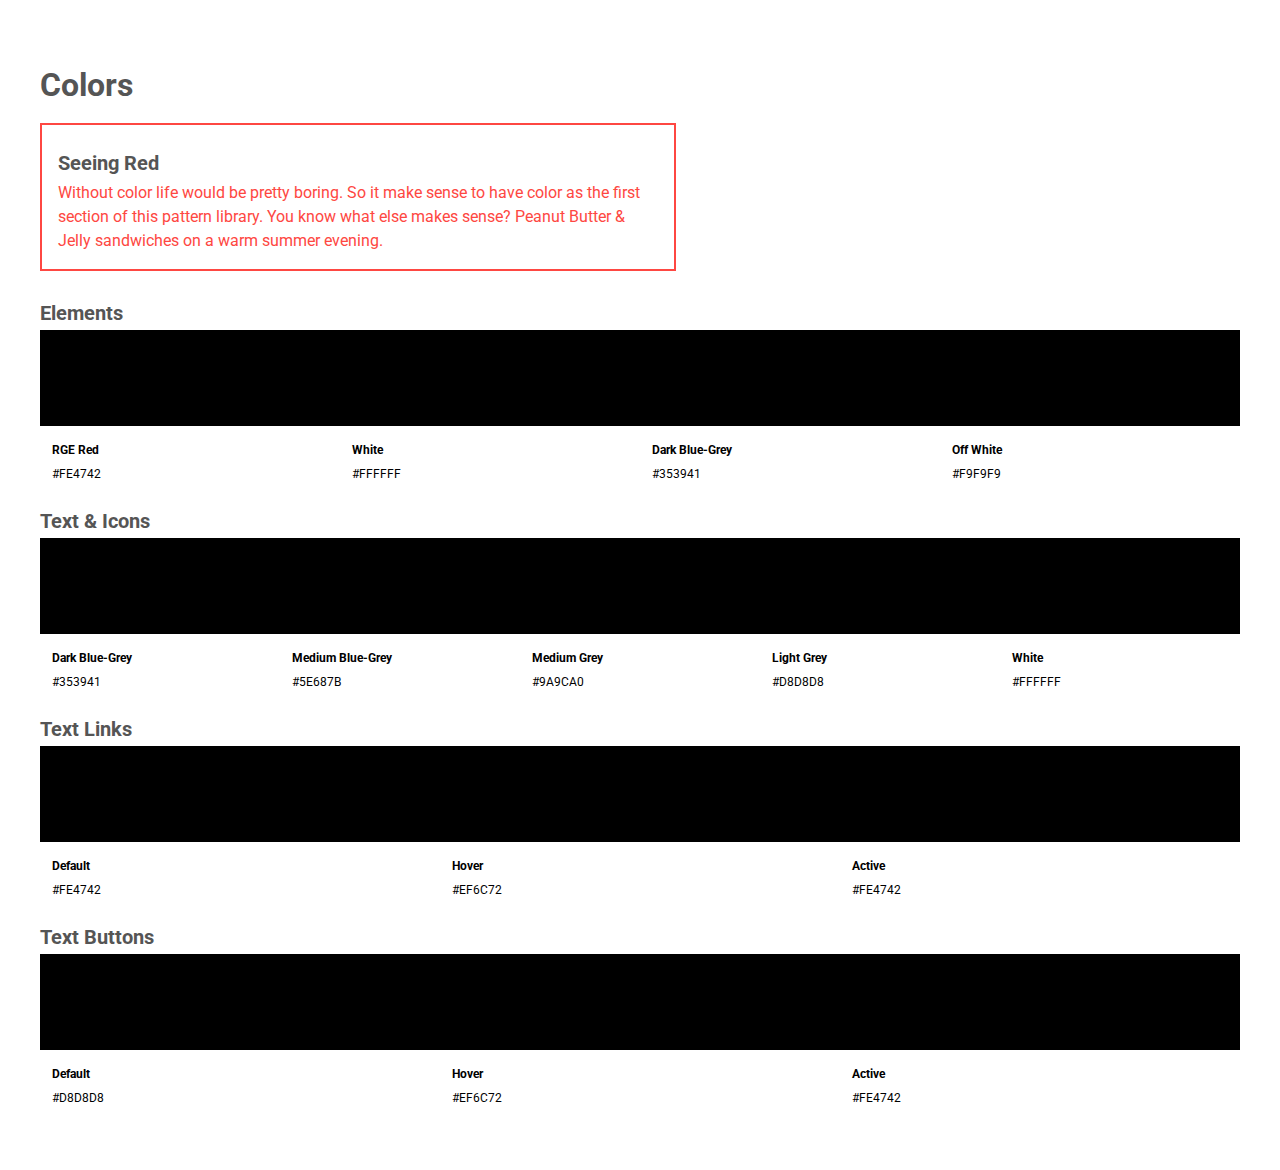
==== colors.html @ 4ed377b6 "adding favicon" ====
<!doctype html>
<html lang="">
<head>

	<meta charset="utf-8">
	<meta http-equiv="x-ua-compatible" content="ie=edge">
	<meta name="viewport" content="width=device-width, initial-scale=1">

	<title></title>

	<link rel="stylesheet" href=".//assets/fabricator/styles/f.css">

	<!-- toolkit styles -->
	<link rel="stylesheet" href=".//assets/toolkit/styles/toolkit.css">
	<!-- /toolkit styles -->

	<!-- custom fonts -->
	<link href="https://fonts.googleapis.com/css?family=Roboto:400,700" rel="stylesheet">
	<!-- /custom fonts -->

	<!-- favicons -->
	<link rel="icon" type="image/png" href=".//assets/toolkit/styles/favicon.ico">
	<link rel="shortcut icon" href="http://reallygoodemails.com/wp-content/uploads/2014/10/favicon-32x322.png?v=2">
	<link rel="apple-touch-icon" href="http://reallygoodemails.com/wp-content/uploads/2014/10/apple-touch-icon-144x1441.png?v=2">
	<link rel="apple-touch-icon" href="http://reallygoodemails.com/wp-content/uploads/2014/10/apple-touch-icon-114x1141.png?v=2">
	<link rel="apple-touch-icon" href="http://reallygoodemails.com/wp-content/uploads/2014/10/apple-touch-icon-72x72.png?v=2">
	<!-- /favicons -->

</head>
<body>

		<!-- fabricator icons -->
		<svg style="display: none;">
			<symbol id="f-icon-code" viewBox="0 0 512 512">
				<path d="M377.3 121.3l-40.5 40.4 94.4 94.3-94.4 94.3 40.5 40.4L512 256zM134.7 121.3L0 256l134.7 134.7 40.5-40.4L80.8 256l94.4-94.3zM281.8 103.8zM230.183 408.16l-29.233-7.97 80.85-296.484 29.234 7.972z"/>
			</symbol>
			<symbol id="f-icon-notes" viewBox="0 0 512 512">
				<path d="M443.8 0H68.2C30.6 0 0 30.5 0 68v264.2c0 16.6 8.9 29.5 25.9 37.5 15.3 7.2 33.1 8.4 40.1 8.5V512l201.6-134h176.1c37.6 0 68.2-30.3 68.2-67.8V68c.1-37.5-30.5-68-68.1-68zM114 438V330H68.2c-11.1 0-19.2-8.8-19.2-19.8V68c0-11 8.2-20 19.2-20h375.5c11.1 0 19.2 9 19.2 20v242.2c0 11-8.2 19.8-19.2 19.8H244.2L114 438z"/>
			</symbol>
			<symbol id="f-icon-labels" viewBox="0 0 512 512">
				<path d="M304 280c0 13.2-10.8 24-24 24h-48c-13.2 0-24-10.8-24-24v-48c0-13.2 10.8-24 24-24h48c13.2 0 24 10.8 24 24v48zM464 280c0 13.2-10.8 24-24 24h-48c-13.2 0-24-10.8-24-24v-48c0-13.2 10.8-24 24-24h48c13.2 0 24 10.8 24 24v48zM144 280c0 13.2-10.8 24-24 24H72c-13.2 0-24-10.8-24-24v-48c0-13.2 10.8-24 24-24h48c13.2 0 24 10.8 24 24v48z"/>
			</symbol>
			<symbol id="f-icon-rge" viewBox="0 0 512 512">
				<defs><style>.a{fill:#f04d4e;}.b{fill:#ef6c72;}</style></defs><title>RGE-EmailIcon-01</title><path class="a" d="M256,109.45317a123.84214,123.84214,0,0,1,114.43216,171.065l116.29959-68.326-10.601-9.89716L280.45468,19.61039a37.13673,37.13673,0,0,0-48.90936,0L35.86911,202.29494l-10.601,9.89716,116.29967,68.326A123.84211,123.84211,0,0,1,256,109.45317Z"></path><path class="b" d="M11.90771,229.22456A43.49518,43.49518,0,0,0,8,246.7128V468.44138A37.13214,37.13214,0,0,0,14.68783,489.394L234.824,360.126l-13.662-8.05746-52.04036-30.52725Z"></path><path class="a" d="M206.48439,252a49.51562,49.51562,0,1,0,99.03123,0H206.48439Z"></path><circle class="a" cx="209.57912" cy="223.95802" r="9.28418"></circle><circle class="a" cx="302.4209" cy="223.95802" r="9.28418"></circle><path class="a" d="M500.09229,229.22455L342.852,321.5412l-52.014,30.52728-13.74109,8.0575-20.56836,12.07635L486.27557,500.033a37.94771,37.94771,0,0,0,11.03656-10.53345A37.47059,37.47059,0,0,0,504,468.44135V246.71277A43.49643,43.49643,0,0,0,500.09229,229.22455Z"></path><path class="b" d="M256.01324,372.50488L33.13788,503.65112A37.149,37.149,0,0,0,45.55865,506H466.44135a37.18641,37.18641,0,0,0,12.42725-2.34888,37.93733,37.93733,0,0,0,7.407-3.61816l-229.747-127.83063Z"></path>
			</symbol>
			<symbol id="f-icon-MenuWhite" viewBox="0 0 512 512">
				<defs><style>.c{fill:#FFFFFF;}</style></defs><title>hamburger</title><path class="c" d="M486,345.97085a51.08633,51.08633,0,0,0-32.91821-47.6101A49.028,49.028,0,0,0,454.41257,259.83h11.1479a16.76157,16.76157,0,0,0,16.62665-18.92994C467.56143,128.37078,370.85415,43.52661,257.24042,43.52661c-113.57961,0-210.29849,84.84416-224.946,197.37348A16.76157,16.76157,0,0,0,48.92173,259.83H60.07987a49.10534,49.10534,0,0,0,1.34171,38.53072A50.70273,50.70273,0,0,0,46.83,384.84826v63.98811H80.374V397.09219H324.86556a46.84078,46.84078,0,0,0,46.32436,0h62.92849v51.74419h33.544V384.87079A50.7925,50.7925,0,0,0,486,345.97085ZM168.27081,99.01975a14.24326,14.24326,0,0,0,10.488,4.65161A14.41367,14.41367,0,0,0,193.17155,89.247c0-.391-0.20132-0.72613-0.23476-1.11786a192.48446,192.48446,0,0,1,28.412-7.60323,14.122,14.122,0,0,0-3.23142,8.72109,14.41823,14.41823,0,1,0,28.83645,0,14.12431,14.12431,0,0,0-6.13868-11.47207c5.43439-.45793,10.90222-0.70429,16.42533-0.70429,90.32291,0,168.11186,62.92849,188.26066,149.21536H266.633a14.17226,14.17226,0,0,0,7.20058-12.21048,14.407,14.407,0,1,0-28.81393,0,14.1837,14.1837,0,0,0,7.2115,12.21048H212.85082a14.18291,14.18291,0,0,0,7.21218-12.21048,14.40731,14.40731,0,1,0-28.81461,0,14.18643,14.18643,0,0,0,7.18966,12.21048H159.06859a14.17368,14.17368,0,0,0,7.20058-12.21048,14.407,14.407,0,1,0-28.81393,0,14.19643,14.19643,0,0,0,7.20058,12.21048H105.28636a14.20709,14.20709,0,0,0,7.21218-12.21048,14.41277,14.41277,0,0,0-28.82553,0A14.19643,14.19643,0,0,0,90.8736,226.286H68.99136C82.029,170.49121,119.2296,124.59134,168.27081,99.01975Zm-88.657,264.52841a17.57152,17.57152,0,0,1,0-35.143h27.24906c0.27981,0.01092.57053,0.0894,0.86126,0.0894H241.13926a46.74523,46.74523,0,0,0,27.97588,35.05362H79.61377Zm282.95538-51.82563V355.33a14.34589,14.34589,0,0,1-28.69177,0V320.62311a16.772,16.772,0,0,0-33.544,0l-0.04436,1.03938a13.15925,13.15925,0,0,1-26.27656-1.03938v-8.90058a16.77765,16.77765,0,0,0-16.772-16.772H108.58467c-0.2682-.01092-0.548-0.02252-0.80461-0.02252a17.54912,17.54912,0,0,1,.10032-35.098H406.14253c0.1904,0.01092.36921,0.01092,0.53709,0.01092a17.55484,17.55484,0,0,1-.06688,35.10958H379.34116A16.77809,16.77809,0,0,0,362.56915,311.72253Zm72.32043,51.82563H395.28536a47.4079,47.4079,0,0,0,.82782-8.21812V328.49455h10.67769c0.14536,0,.29073-0.01092.45861-0.01092,0.23476,0,.44769-0.06756.68246-0.07848h26.95765A17.57151,17.57151,0,0,1,434.88958,363.54816Z"/><path class="c" d="M451.0134,467.46831H63.479a16.77247,16.77247,0,0,1,0-33.544H451.0134A16.77247,16.77247,0,0,1,451.0134,467.46831Z"/><circle class="c" cx="124.26663" cy="175.71535" r="14.79852"/><circle class="c" cx="180.38558" cy="175.71535" r="14.79852"/><circle class="c" cx="235.25058" cy="175.71535" r="14.79852"/><circle class="c" cx="258.54504" cy="132.04818" r="14.79852"/><circle class="c" cx="203.68005" cy="132.04818" r="14.79852"/><circle class="c" cx="154.18585" cy="132.04818" r="14.79852"/>
			</symbol>
			<symbol id="f-icon-menu" viewBox="0 0 512 512">
				<defs><style></style></defs><title>hamburger</title><path class="a" d="M486,345.97085a51.08633,51.08633,0,0,0-32.91821-47.6101A49.028,49.028,0,0,0,454.41257,259.83h11.1479a16.76157,16.76157,0,0,0,16.62665-18.92994C467.56143,128.37078,370.85415,43.52661,257.24042,43.52661c-113.57961,0-210.29849,84.84416-224.946,197.37348A16.76157,16.76157,0,0,0,48.92173,259.83H60.07987a49.10534,49.10534,0,0,0,1.34171,38.53072A50.70273,50.70273,0,0,0,46.83,384.84826v63.98811H80.374V397.09219H324.86556a46.84078,46.84078,0,0,0,46.32436,0h62.92849v51.74419h33.544V384.87079A50.7925,50.7925,0,0,0,486,345.97085ZM168.27081,99.01975a14.24326,14.24326,0,0,0,10.488,4.65161A14.41367,14.41367,0,0,0,193.17155,89.247c0-.391-0.20132-0.72613-0.23476-1.11786a192.48446,192.48446,0,0,1,28.412-7.60323,14.122,14.122,0,0,0-3.23142,8.72109,14.41823,14.41823,0,1,0,28.83645,0,14.12431,14.12431,0,0,0-6.13868-11.47207c5.43439-.45793,10.90222-0.70429,16.42533-0.70429,90.32291,0,168.11186,62.92849,188.26066,149.21536H266.633a14.17226,14.17226,0,0,0,7.20058-12.21048,14.407,14.407,0,1,0-28.81393,0,14.1837,14.1837,0,0,0,7.2115,12.21048H212.85082a14.18291,14.18291,0,0,0,7.21218-12.21048,14.40731,14.40731,0,1,0-28.81461,0,14.18643,14.18643,0,0,0,7.18966,12.21048H159.06859a14.17368,14.17368,0,0,0,7.20058-12.21048,14.407,14.407,0,1,0-28.81393,0,14.19643,14.19643,0,0,0,7.20058,12.21048H105.28636a14.20709,14.20709,0,0,0,7.21218-12.21048,14.41277,14.41277,0,0,0-28.82553,0A14.19643,14.19643,0,0,0,90.8736,226.286H68.99136C82.029,170.49121,119.2296,124.59134,168.27081,99.01975Zm-88.657,264.52841a17.57152,17.57152,0,0,1,0-35.143h27.24906c0.27981,0.01092.57053,0.0894,0.86126,0.0894H241.13926a46.74523,46.74523,0,0,0,27.97588,35.05362H79.61377Zm282.95538-51.82563V355.33a14.34589,14.34589,0,0,1-28.69177,0V320.62311a16.772,16.772,0,0,0-33.544,0l-0.04436,1.03938a13.15925,13.15925,0,0,1-26.27656-1.03938v-8.90058a16.77765,16.77765,0,0,0-16.772-16.772H108.58467c-0.2682-.01092-0.548-0.02252-0.80461-0.02252a17.54912,17.54912,0,0,1,.10032-35.098H406.14253c0.1904,0.01092.36921,0.01092,0.53709,0.01092a17.55484,17.55484,0,0,1-.06688,35.10958H379.34116A16.77809,16.77809,0,0,0,362.56915,311.72253Zm72.32043,51.82563H395.28536a47.4079,47.4079,0,0,0,.82782-8.21812V328.49455h10.67769c0.14536,0,.29073-0.01092.45861-0.01092,0.23476,0,.44769-0.06756.68246-0.07848h26.95765A17.57151,17.57151,0,0,1,434.88958,363.54816Z"/><path class="a" d="M451.0134,467.46831H63.479a16.77247,16.77247,0,0,1,0-33.544H451.0134A16.77247,16.77247,0,0,1,451.0134,467.46831Z"/><circle class="a" cx="124.26663" cy="175.71535" r="14.79852"/><circle class="a" cx="180.38558" cy="175.71535" r="14.79852"/><circle class="a" cx="235.25058" cy="175.71535" r="14.79852"/><circle class="a" cx="258.54504" cy="132.04818" r="14.79852"/><circle class="a" cx="203.68005" cy="132.04818" r="14.79852"/><circle class="a" cx="154.18585" cy="132.04818" r="14.79852"/>
			</symbol>
			<symbol id="f-icon-settings" viewBox="0 0 512 512">
				<path d="M256 377.3c-67.5 0-121.6-53.9-121.6-121.3s54-121.3 121.6-121.3S377.6 188.6 377.6 256 323.5 377.3 256 377.3zm0-215.6c-52.7 0-94.6 41.8-94.6 94.3s41.9 94.3 94.6 94.3 94.6-41.8 94.6-94.3-41.9-94.3-94.6-94.3zM293.2 512h-72.9L200 450c-13.5-4-27-9.4-39.2-16.2l-59.4 29.6L50 412.3 79.7 353c-6.8-12.1-12.2-25.6-16.2-39.1L0 292.4v-72.8l62.1-20.2c4.1-13.5 9.5-26.9 16.2-39.1L48.6 101 100 49.9l59.4 29.6c12.2-6.7 25.7-12.1 39.2-16.2L220.2 0h72.9l20.3 62c13.5 4 27 9.4 39.2 16.2L412 48.5l51.3 51.2-29.7 59.3c6.8 12.1 12.2 25.6 16.2 39.1l62.1 20.2V291l-62.1 20.2c-4.1 13.5-9.5 26.9-16.2 39.1l29.7 59.3-51.3 51.2-59.4-29.6c-12.2 6.7-25.7 12.1-39.2 16.2L293.2 512zm-54.1-26.9h35.1l18.9-57.9 6.8-1.3c16.2-4 31.1-10.8 45.9-18.9l6.8-4 54 26.9 24.3-24.3-27-53.9 4.1-6.7c8.1-13.5 14.9-29.6 18.9-45.8l1.4-6.7 58.1-18.9v-35l-58.1-18.9-1.4-6.7c-4.1-16.2-10.8-31-18.9-45.8l-4.1-6.7 27-53.9-24.3-24.3-54 26.9-6.8-4c-14.8-8.2-29.7-14.9-45.9-19l-6.8-1.3L274.2 27h-35.1l-18.9 57.9-6.8 1.3c-16.2 4-31.1 10.8-45.9 18.9l-6.8 4-54-26.9-24.3 24.3 27 53.9-4.1 6.7c-8.1 13.5-14.9 29.6-18.9 45.8l-1.4 6.7-58 18.9v35l58.1 18.9 1.4 6.7c4.1 16.2 10.8 31 18.9 45.8l4.1 6.7-27 53.9 24.3 24.3 54-26.9 6.8 4c14.9 8.1 29.7 14.8 45.9 18.9l6.8 1.3 18.8 58z"/>
			</symbol>
		</svg>
		<!-- /fabricator icons -->
		<!-- fabricator menu -->
		<div class="f-menu">
				<a href="http://reallygoodemails.github.io/RGE-patternlibrary/index.html" class="menu-Link">
					<div class="f-control-bar-alt">
						<div class="f-control f-menu-notoggle">
							<svg>
								<use xlink:href="#f-icon-rge" />
							</svg> 
						</div>
						<div class="f-control f-menu-notoggle">
							<h2 >RGE Patterns</h2>
						</div>
					</div>
				</a>
		
			<div class="f-controls">
				<div class="f-control f-global-control" data-f-toggle-control="labels" title="Toggle Labels">
					<svg>
						<use xlink:href="#f-icon-labels" />
					</svg>
				</div>
				<div class="f-control f-global-control" data-f-toggle-control="notes" title="Toggle Notes">
					<svg>
						<use xlink:href="#f-icon-notes" />
					</svg>
				</div>
				<div class="f-control f-global-control" data-f-toggle-control="code" title="Toggle Code">
					<svg>
						<use xlink:href="#f-icon-code" />
					</svg>
				</div>
			</div>
		
			<ul>
		
				<li>
					<a href="index.html" class="f-menu__heading">About</a>
					<ul>
						<li>
							<a href="index.html#about-Tips">Tips</a>
						</li>
					</ul>
				</li>

				<li>
					<a href="colors.html" class="f-menu__heading">Colors</a>
					<ul>
						<li>
							<a href="colors.html#color-Elements">Elements</a>
						</li>
						<li>
							<a href="colors.html#color-Icons">Text &amp; Icons</a>
						</li>
						<li>
							<a href="colors.html#color-TextLinks">Text Links</a>
						</li>
						<li>
							<a href="colors.html#color-TextButtons">Text Buttons</a>
						</li>
					</ul>
				</li>
				
				<li>
					<a href="typography.html" class="f-menu__heading">Typography</a>
					<ul>
						<li>
							<a href="pages/home.html" target="_blank">Home</a>
						</li>
					</ul>
				</li>
		
				<li>
					<a href="components.html" class="f-menu__heading">Components</a>
					<ul>
						<li>
							<a href="components.html#button">Button</a>
						</li>
						<li>
							<a href="components.html#checkbox">Checkbox</a>
						</li>
						<li>
							<a href="components.html#lists">Lists</a>
						</li>
						<li>
							<a href="components.html#paragraph">Paragraph</a>
						</li>
						<li>
							<a href="components.html#radio">Radio</a>
						</li>
						<li>
							<a href="components.html#select">Select</a>
						</li>
						<li>
							<a href="components.html#table">Table</a>
						</li>
						<li>
							<a href="components.html#text-input">Text Input</a>
						</li>
						<li>
							<a href="components.html#textarea">Textarea</a>
						</li>
					</ul>
				</li>
				<li>
					<a href="structures.html" class="f-menu__heading">Structures</a>
					<ul>
						<li>
							<a href="structures.html#form">Form</a>
						</li>
					</ul>
				</li>
		
				<li>
					<a href="docs.html" class="f-menu__heading">Docs</a>
					<ul>
						<li>
							<a href="docs.html#javascript">Javascript</a>
						</li>
					</ul>
				</li>
		
			</ul>
		
		
		</div>
		<!-- /fabricator menu -->
		<div class="f-container">

			<div class="banner-Image">
				<div class="f-control f-menu-toggle icon-Menu">
					<svg>
						<use xlink:href="#f-icon-MenuWhite" />
					</svg> 
				</div>
				<h1>Colors</h1>
			</div>



<!-- 			<div class="f-control-bar">
				<div class="f-control f-menu-toggle icon-Menu">
					<svg>
						<use xlink:href="#f-icon-menu" />
					</svg> 
				</div>
			</div> -->


<div class="row-RedOutline">
<h3>Seeing Red</h3>
<p class="text-RGERed">Without color life would be pretty boring. So it make sense to have color as the first section of this pattern library. You know what else makes sense? Peanut Butter &amp; Jelly sandwiches on a warm summer evening.</p>
</div>

<h3 id="color-Elements">Elements</h3>
	<div class="f-color-chips">
		<div class="f-color-chip">
			<div class="f-color-chip__name">RGE Red</div>
			<div class="f-color-chip__color">#FE4742</div>
		</div>
		<div class="f-color-chip">
			<div class="f-color-chip__name">White</div>
			<div class="f-color-chip__color">#FFFFFF</div>
		</div>
		<div class="f-color-chip">
			<div class="f-color-chip__name">Dark Blue-Grey</div>
			<div class="f-color-chip__color">#353941</div>
		</div>
		<div class="f-color-chip">
			<div class="f-color-chip__name">Off White</div>
			<div class="f-color-chip__color">#F9F9F9</div>
		</div>
	</div>
<h3 id="color-Icons"> Text &amp; Icons</h3>
	<div class="f-color-chips">
		<div class="f-color-chip">
			<div class="f-color-chip__name">Dark Blue-Grey</div>
			<div class="f-color-chip__color">#353941</div>
		</div>
		<div class="f-color-chip">
			<div class="f-color-chip__name">Medium Blue-Grey</div>
			<div class="f-color-chip__color">#5E687B</div>
		</div>
		<div class="f-color-chip">
			<div class="f-color-chip__name">Medium Grey</div>
			<div class="f-color-chip__color">#9A9CA0</div>
		</div>
		<div class="f-color-chip">
			<div class="f-color-chip__name">Light Grey</div>
			<div class="f-color-chip__color">#D8D8D8</div>
		</div>
		<div class="f-color-chip">
			<div class="f-color-chip__name">White</div>
			<div class="f-color-chip__color">#FFFFFF</div>
		</div>
	</div>
<h3 id="color-TextLinks">Text Links</h3>
		<div class="f-color-chips">
			<div class="f-color-chip">
				<div class="f-color-chip__name">Default</div>
				<div class="f-color-chip__color">#FE4742</div>
			</div>
			<div class="f-color-chip">
				<div class="f-color-chip__name">Hover</div>
				<div class="f-color-chip__color">#EF6C72</div>
			</div>
			<div class="f-color-chip">
				<div class="f-color-chip__name">Active</div>
				<div class="f-color-chip__color">#FE4742</div>
			</div>
		</div>

<h3 id="color-TextButtons">Text Buttons</h3>
		<div class="f-color-chips">
			<div class="f-color-chip">
			<div class="f-color-chip__name">Default</div>
			<div class="f-color-chip__color">#D8D8D8</div>
			</div>
			<div class="f-color-chip">
				<div class="f-color-chip__name">Hover</div>
				<div class="f-color-chip__color">#EF6C72</div>
			</div>
			<div class="f-color-chip">
				<div class="f-color-chip__name">Active</div>
				<div class="f-color-chip__color">#FE4742</div>
			</div>
		</div>




		</div>
	<script src=".//assets/fabricator/scripts/f.js"></script>

	<!-- toolkit scripts -->
	<script src=".//assets/toolkit/scripts/toolkit.js"></script>
	<!-- /toolkit scripts -->

</body>
</html>
---- assets/fabricator/styles/f.css ----
/**
 * Fabricator styles
 * @author Luke Askew
 * Class selectors are namespaced with "f-"
 */
/**
 * Github-like theme for Prism.js
 * @author Luke Askew http://github.com/lukeaskew
 */
code,
code[class*='language-'],
pre[class*='language-'] {
  color: #333;
  text-align: left;
  white-space: pre;
  word-spacing: normal;
  -moz-tab-size: 4;
       tab-size: 4;
  -webkit-hyphens: none;
      -ms-hyphens: none;
          hyphens: none;
  font-family: Consolas, 'Liberation Mono', Menlo, Courier, monospace;
  line-height: 1.4;
  direction: ltr;
  cursor: text;
  letter-spacing: normal; }

pre[class*='language-'] {
  overflow: auto;
  margin: 1em 0;
  padding: 1.2em;
  border-radius: 3px;
  font-size: 85%; }

p code,
li code,
table code {
  margin: 0;
  border-radius: 3px;
  padding: 0.2em 0;
  font-size: 85%; }
  p code:before, p code:after,
  li code:before,
  li code:after,
  table code:before,
  table code:after {
    letter-spacing: -0.2em;
    content: '\00a0'; }

code,
:not(pre) > code[class*='language-'],
pre[class*='language-'] {
  background: #f7f7f7; }

:not(pre) > code[class*='language-'] {
  padding: 0.1em;
  border-radius: 0.3em; }

.token.comment, .token.prolog, .token.doctype, .token.cdata {
  color: #969896; }

.token.punctuation, .token.string, .token.atrule, .token.attr-value {
  color: #183691; }

.token.property, .token.tag {
  color: #63a35c; }

.token.boolean, .token.number {
  color: #0086b3; }

.token.selector, .token.attr-name,
.token.attr-value .punctuation:first-child, .token.keyword, .token.regex, .token.important {
  color: #a71d5d; }

.token.operator, .token.entity, .token.url,
.language-css .token.string {
  color: #a71d5d; }

.token.entity {
  cursor: help; }

.namespace {
  opacity: 0.7; }

.f-color-chips {
  display: flex;
  flex-wrap: wrap; }

.f-color-chip {
  flex-grow: 1;
  flex-shrink: 0;
  flex-basis: 100%;
  border-top-width: 8em;
  border-top-style: solid;
  border-bottom-width: 0;
  border-bottom-style: solid;
  background-color: #fff;
  font-weight: 700;
  font-size: 0.75em;
  padding: 1em;
  margin-bottom: 2em; }
  @media (min-width: 60em) {
    .f-color-chip {
      flex-basis: 13em; } }
  .f-color-chip .f-color-chip__color {
    background-color: #fff;
    content: attr(data-color);
    font-weight: 400; }

.f-controls {
  box-sizing: border-box; }
  .f-controls:after {
    clear: both; }
  .f-controls:before, .f-controls:after {
    display: table;
    content: ' '; }
  .f-controls .f-control {
    display: block;
    float: left;
    text-align: center;
    width: 33.33333%;
    margin: 0;
    padding: 1rem 0; }
    .f-controls .f-control.f-active {
      box-shadow: inset 0 0.25rem 0 0 #FE4742; }
      .f-controls .f-control.f-active use {
        fill: #FE4742; }
    .f-controls .f-control svg {
      vertical-align: middle; }
      .f-controls .f-control svg use {
        fill: #FE4742; }

.f-control {
  box-sizing: border-box;
  display: inline-block;
  cursor: pointer;
  margin-left: 0.66rem; }
  .f-control:first-child {
    margin-left: 0; }
  .f-control svg {
    width: 1.25rem;
    height: 1.25rem; }
    .f-control svg use {
      fill: #FE4742; }

.f-control-bar {
  padding: 1rem 0; }
  .f-control-bar:after {
    clear: both; }
  .f-control-bar:before, .f-control-bar:after {
    display: table;
    content: ' '; }

.f-menu-toggle {
  cursor: pointer;
  vertical-align: middle; }
  .f-menu-toggle svg {
    display: block;
    float: left;
    margin-bottom: -1px; }

.f-item-group {
  margin-top: 3rem;
  margin-bottom: 3rem;
  padding-bottom: 3rem;
  border-bottom: 1px solid #cccccc; }
  .f-item-group:after {
    clear: both; }
  .f-item-group:before, .f-item-group:after {
    display: table;
    content: ' '; }
  .f-item-group:last-child {
    border-bottom: 0;
    margin-bottom: 0; }
  .f-item-group ~ .f-item-group {
    margin-top: 0; }
  .f-item-group > .f-item-group {
    padding-bottom: 1.5rem;
    margin-bottom: 1.5rem;
    border-bottom: 0; }
    .f-item-group > .f-item-group:first-of-type {
      margin-top: 0; }
    .f-item-group > .f-item-group:last-child {
      margin-bottom: 0;
      padding-bottom: 0; }

.f-item-code {
  margin-top: 2rem; }

.f-item-preview:after {
  clear: both; }

.f-item-preview:before, .f-item-preview:after {
  display: table;
  content: ' '; }

.f-item-border-bottom {
  border-bottom: 1px solid #cccccc; }

.f-item-heading-group {
  margin-bottom: 2rem;
  vertical-align: middle; }
  .f-item-heading-group:after {
    clear: both; }
  .f-item-heading-group:before, .f-item-heading-group:after {
    display: table;
    content: ' '; }

.f-item-heading {
  margin-top: 0;
  margin-bottom: 0;
  display: inline-block;
  vertical-align: middle;
  line-height: 1; }

.f-item-controls {
  display: inline-block;
  vertical-align: middle;
  margin-left: 0.5rem; }
  .f-item-controls .f-control {
    width: 1.25rem;
    height: 1.25rem;
    display: block;
    float: left; }
    .f-item-controls .f-control:hover use {
      fill: #FE4742; }
    .f-item-controls .f-control use {
      fill: #FE4742; }

.f-item-hidden {
  display: none; }

.f-item-notes {
  font-size: 0.875rem; }

html {
  height: 100%; }
  html.f-menu-active {
    overflow: hidden; }
    @media (min-width: 60em) {
      html.f-menu-active {
        overflow: auto; } }

body {
  margin: 0;
  position: relative; }
  .f-menu-active body {
    width: 100%;
    height: 100%;
    overflow: hidden; }
    @media (min-width: 60em) {
      .f-menu-active body {
        overflow: auto;
        height: auto; } }

.f-container {
  box-sizing: border-box;
  position: relative;
  padding: 0 1em;
  z-index: 0;
  min-height: 100vh; 
  -webkit-transition: all .5s;
  -o-transition: all .5s;
  -moz-transition: all .5s;
  transition: all .5s;}
  .f-container:after {
    clear: both; }
  .f-container:before, .f-container:after {
    display: table;
    content: ' '; }
  .f-menu-active .f-container {
    transform: translate(14rem, 0); }
    @media (min-width: 60em) {
      .f-menu-active .f-container {
        margin-left: 14rem;
        transform: translate(0, 0); } }

.f-menu {
  box-sizing: border-box;
  position: fixed;
  top: 0;
  left: 0;
  transform: translate(-14rem, 0);
  width: 14rem;
  height: 100%;
  z-index: 1;
  background-color: white;
  overflow-x: hidden;
  overflow-y: auto;
  -webkit-overflow-scrolling: touch; 
  -webkit-transition: all .5s;
  -moz-transition: all .5s;
  -o-transition: all .5s;
  transition: all .5s;
}
  .f-menu-active .f-menu {
    transform: translate(0, 0); 
    -webkit-transition: all .5s;
    -moz-transition: all .5s;
    -o-transition: all .5s;
    transition: all .5s;}
  .f-menu ul {
    margin-top: 0;
    margin-bottom: 0;
    padding-left: 0; }
  .f-menu > ul {
    margin-top: 0;
    margin-bottom: 1rem; }
    .f-menu > ul > li {
      margin-top: 1rem; }
  .f-menu li {
    list-style-type: none;
    margin-top: 0;
    margin-bottom: 0; }
  .f-menu a {
    display: block;
    padding: 0.33rem 2rem;
    color: #757575 !important;
    text-decoration: none;
    font-size: 0.875rem;
    line-height: 1.5; }
    .f-menu a:hover {
      color: #757575 !important;
      text-decoration: underline; }
    .f-menu a.f-active {
      box-shadow: inset 0.25rem 0 0 0 #757575; }
  .f-menu .f-menu__heading {
    padding-left: 1.5rem;
    font-weight: 700;
    font-size: 0.875rem; }
    .f-menu .f-menu__heading:hover {
      color: #757575; }

/*# sourceMappingURL=[data-uri] */
---- assets/toolkit/styles/toolkit.css ----
body{font-family:sans-serif}

h1, h2, h3, h4, h5, h6 {font-family: 'Roboto', sans-serif; color: #555555; line-height: 100%;}

h3 {
	margin: .625em 0 .375em;
	font-weight: 700;
    font-size: 1.25em;
}

h2 {
	margin: .75em 0 .375em;
	font-weight: 700;
    font-size: 1.75em;
}

a {
	text-decoration: none;
	color:#FE4742;
}

p, body {
    font-family: 'Roboto';
    margin: 0;
    line-height: 150%;
}

/*div p:last-of-type {
    margin-bottom: 1.5rem;
}*/



.headers-PatternLibrary{color:#FE4742;display:inline-block;margin-top: 3.8rem;}

.title-PatternLibrary{color:#FE4742;padding:0;line-height: 1;}

.f-menu-active .f-menu {
    transform: translate(0, 0);
    -webkit-transition: all .35s;
    -moz-transition: all .35s;
    -o-transition: all .35s;
    transition: all .35s;
}

.f-menu {
    -webkit-transition: all .35s;
    -moz-transition: all .35s;
    -o-transition: all .35s;
    transition: all .35s;
}

.f-container {
    -webkit-transition: all .35s;
    -moz-transition: all .35s;
    -o-transition: all .35s;
    transition: all .35s;
}



.text-White {
	color: #FFFFFF;
}

.text-RGERed {
    color: #FE4742;
}

.row-Red {
	height: auto;
	margin: 1rem 0;
	padding: 1rem;
	background-color: #FE4742;
	display: block;
}

.row-RedOutline {
    height: auto;
    margin: 0 0 2rem;
    padding: 1rem;
    border: 2px solid #FE4742;
    display: block;
    width: 50%;
}

.f-color-chip {
    margin-bottom: 0em;
}

.f-control-bar {
	height: auto;
	background-color: #FFFFFF;
    padding: 1rem 0 0;
    display: inline-block;
    margin: 0 .5rem 0 0;
/*	width: 100%;
	position: fixed;*/
}

.f-control-bar-alt {
	padding: 1rem 0 1.2rem 1rem;
	height: auto;
}

.f-control{
    height: 4rem;
    width: 4rem;
}

.f-menu-notoggle {
    cursor: pointer;
    /*vertical-align: middle;*/
}

.f-menu-toggle svg {
    display: block;
    float: left;
    margin-bottom: -1px;
    height: inherit;
    width: inherit;
}

.f-menu-notoggle svg {
	display: block;
    float: left;
    margin-bottom: -1px;
    height: inherit;
    width: inherit;
}

.icon-Menu {
	height: 3rem;
	width: 3rem;
    position: relative;
    bottom: 14px;
    display: inline-block;
}

.f-container {
    padding: 0 2.5em;
}

.f-color-chips:last-of-type {
    margin-bottom: 3rem;
}
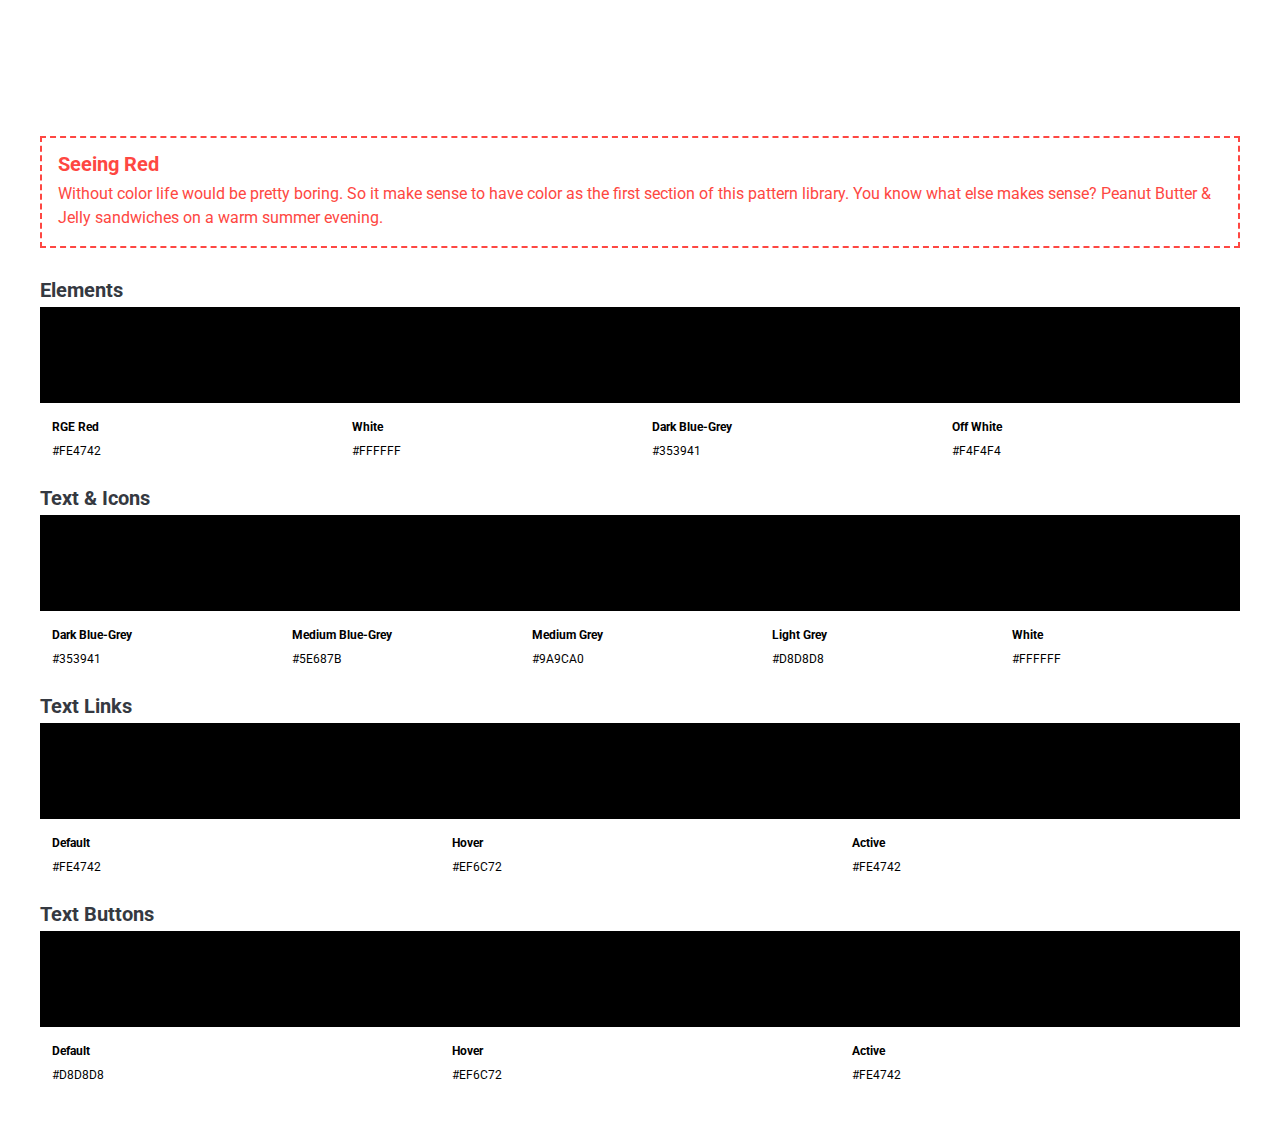
==== commit 315aee57: "adding paragraph stuff" ====
--- a/colors.html
+++ b/colors.html
@@ -223,7 +223,7 @@
 		</div>
 		<div class="f-color-chip">
 			<div class="f-color-chip__name">Off White</div>
-			<div class="f-color-chip__color">#F9F9F9</div>
+			<div class="f-color-chip__color">#F4F4F4</div>
 		</div>
 	</div>
 <h3 id="color-Icons"> Text &amp; Icons</h3>
--- a/assets/toolkit/styles/toolkit.css
+++ b/assets/toolkit/styles/toolkit.css
@@ -1,7 +1,133 @@
+
+@keyframes fadein {
+  from {
+    opacity: 0;
+    -webkit-transform: translate3d(0, 50px, 0);
+    transform: translate3d(0, 50px, 0);
+  }
+
+  to {
+    opacity: 1;
+    -webkit-transform: none;
+    transform: none;
+  }
+}
+
+/* Firefox < 16 */
+@-moz-keyframes fadein {
+  from {
+    opacity: 0;
+    -webkit-transform: translate3d(0, 50px, 0);
+    transform: translate3d(0, 50px, 0);
+  }
+
+  to {
+    opacity: 1;
+    -webkit-transform: none;
+    transform: none;
+  }
+}
+
+/* Safari, Chrome and Opera > 12.1 */
+@-webkit-keyframes fadein {
+  from {
+    opacity: 0;
+    -webkit-transform: translate3d(0, 50px, 0);
+    transform: translate3d(0, 50px, 0);
+  }
+
+  to {
+    opacity: 1;
+    -webkit-transform: none;
+    transform: none;
+  }
+}
+
+/* Internet Explorer */
+@-ms-keyframes fadein {
+  from {
+    opacity: 0;
+    -webkit-transform: translate3d(0, 50px, 0);
+    transform: translate3d(0, 50px, 0);
+  }
+
+  to {
+    opacity: 1;
+    -webkit-transform: none;
+    transform: none;
+  }
+}
+
+/* Opera < 12.1 */
+@-o-keyframes fadein {
+  from {
+    opacity: 0;
+    -webkit-transform: translate3d(0, 50px, 0);
+    transform: translate3d(0, 50px, 0);
+  }
+
+  to {
+    opacity: 1;
+    -webkit-transform: none;
+    transform: none;
+  }
+}
+
+
+body {
+    display: none;
+}
+
+.f-container {
+    -webkit-animation: fadein ease-in-out .35s; /* Safari, Chrome and Opera > 12.1 */
+    -moz-animation: fadein ease-in-out .35s; /* Firefox < 16 */
+    -ms-animation: fadein ease-in-out .35s; /* Internet Explorer */
+    -o-animation: fadein ease-in-out .35s; /* Opera < 12.1 */
+    animation: fadein ease-in-out .35s;
+}
+
+
 
 body{font-family:sans-serif}
 
-h1, h2, h3, h4, h5, h6 {font-family: 'Roboto', sans-serif; color: #555555; line-height: 100%;}
+
+h1, h2, h3, h4, h5, h6 {
+    font-family: 'Roboto', sans-serif; 
+    color: #353941; 
+    line-height: 100%;
+}
+
+h1, h2 {
+    color:#FE4742;
+}
+
+h1 {
+    margin: .75rem 0 .375rem;
+    font-weight: 700;
+    font-size: 2.25rem;
+}
+
+.banner-Image h1 {
+    font-size: 2.75rem;
+    color: #FFFFFF;
+    display: inline-block;
+    margin: 3.5rem 0 0 .5rem;
+    letter-spacing: 1px;
+    font-weight: 700;
+}
+
+h2 {
+    margin: .75em 0 .375em;
+    font-weight: 700;
+    font-size: 1.75em;
+}
+
+.f-menu-notoggle h2 {
+    color:#FE4742;
+    padding:0;
+    line-height: 1;
+    font-size: 1.75rem;
+}
 
 h3 {
 	margin: .625em 0 .375em;
@@ -9,15 +135,40 @@
     font-size: 1.25em;
 }
 
-h2 {
-	margin: .75em 0 .375em;
-	font-weight: 700;
-    font-size: 1.75em;
+.row-LightGrey h3 {
+    color: #5E687B;
+    text-transform: uppercase;
+    letter-spacing: 1px;
+}
+
+.row-RedOutline h3 {
+    color: #FE4742;
+    margin-top: 0;
+}
+
+h3.subsection-PatternLibrary {
+    margin-top: 2rem;
+}
+
+.heading-Stats {
+    color: #D8D8D8;
+    font-family: 'Robot', sans-serif;
+    font-size: 1rem;
+    margin: 0 0 0 2rem;
+    float: right;
 }
 
 a {
 	text-decoration: none;
 	color:#FE4742;
+}
+
+.row-RedOutline p {
+    color: #FE4742;
+}
+
+.row-LightGrey p {
+    color: #9A9CA0;
 }
 
 p, body {
@@ -32,9 +183,10 @@
 
 
 
-.headers-PatternLibrary{color:#FE4742;display:inline-block;margin-top: 3.8rem;}
-
-.title-PatternLibrary{color:#FE4742;padding:0;line-height: 1;}
+.headers-PatternLibrary {
+    display:inline-block;
+    margin-top: 3.8rem;
+}
 
 .f-menu-active .f-menu {
     transform: translate(0, 0);
@@ -58,17 +210,11 @@
     transition: all .35s;
 }
 
-
-
-.text-White {
-	color: #FFFFFF;
-}
-
 .text-RGERed {
     color: #FE4742;
 }
 
-.row-Red {
+.row-LightGrey, .row-Red {
 	height: auto;
 	margin: 1rem 0;
 	padding: 1rem;
@@ -76,13 +222,22 @@
 	display: block;
 }
 
+.row-LightGrey {
+    background-color: #F4F4F4;
+}
+
+.row-Red p {
+    color: #FFFFFF;
+}
+
 .row-RedOutline {
     height: auto;
-    margin: 0 0 2rem;
+    margin: 1rem 0 2rem;
     padding: 1rem;
-    border: 2px solid #FE4742;
+    border: 2px dashed #FE4742;
     display: block;
-    width: 50%;
+    /*width: 50%;*/
+    color: #FE4742;
 }
 
 .f-color-chip {
@@ -100,7 +255,7 @@
 }
 
 .f-control-bar-alt {
-	padding: 1rem 0 1.2rem 1rem;
+	padding: 1rem 0 .75rem 0;
 	height: auto;
 }
 
@@ -128,6 +283,27 @@
     margin-bottom: -1px;
     height: inherit;
     width: inherit;
+    -webkit-transition: all .35s;
+    -moz-transition: all .35s;
+    -o-transition: all .35s;
+    transition: all .35s;
+}
+
+.f-menu-notoggle {
+    -webkit-transition: all .35s;
+    -moz-transition: all .35s;
+    -o-transition: all .35s;
+    transition: all .35s;
+}
+
+.f-menu-notoggle:hover svg {
+    -ms-transform: scale(1.15, 1.15); /* IE 9 */
+    -webkit-transform: scale(1.15, 1.15); /* Safari */
+    transform: scale(1.15, 1.15);
+    -webkit-transition: all .35s;
+    -moz-transition: all .35s;
+    -o-transition: all .35s;
+    transition: all .35s;
 }
 
 .icon-Menu {
@@ -144,4 +320,66 @@
 
 .f-color-chips:last-of-type {
     margin-bottom: 3rem;
+}
+
+.f-item-heading {
+    /* margin-top: 0; */
+    /* margin-bottom: 0; */
+    display: inline-block;
+    /* vertical-align: middle; */
+    line-height: 1;
+    margin: .75em 0 .375em;
+    font-weight: 700;
+    font-size: 1.75em;
+}
+
+.f-item-heading-group {
+     margin-bottom: 0rem; 
+    vertical-align: middle;
+}
+
+.f-item-group {
+    margin-top: 3rem;
+    margin-bottom: 3rem;
+     padding-bottom: 0rem; 
+     border-bottom: 0px solid transparent; 
+}
+
+.f-menu .f-menu__heading {
+    padding-left: 1.5rem;
+    font-weight: 700;
+    font-size: 0.875rem;
+    color: #FE4742 !important;
+}
+.f-menu a {
+    display: block;
+    padding: 0.33rem 2rem;
+    color: #353941 !important;
+    text-decoration: none;
+    font-size: 0.875rem;
+    line-height: 1.5;
+}
+
+.f-menu .f-menu__heading:hover {
+    padding-left: 1.5rem;
+    font-weight: 700;
+    font-size: 0.875rem;
+    color: #FE4742 !important;
+}
+
+.banner-Image {
+    height: 120px;
+    background-image: url("img/banner.png");
+    background-size: cover;
+    background-repeat: no-repeat;
+    padding: 0 1rem;
+}
+
+a.menu-Link {
+    padding: .65rem 0 0 1rem;
+    text-decoration: none !important;
+}
+
+body {
+    display: block;
 }